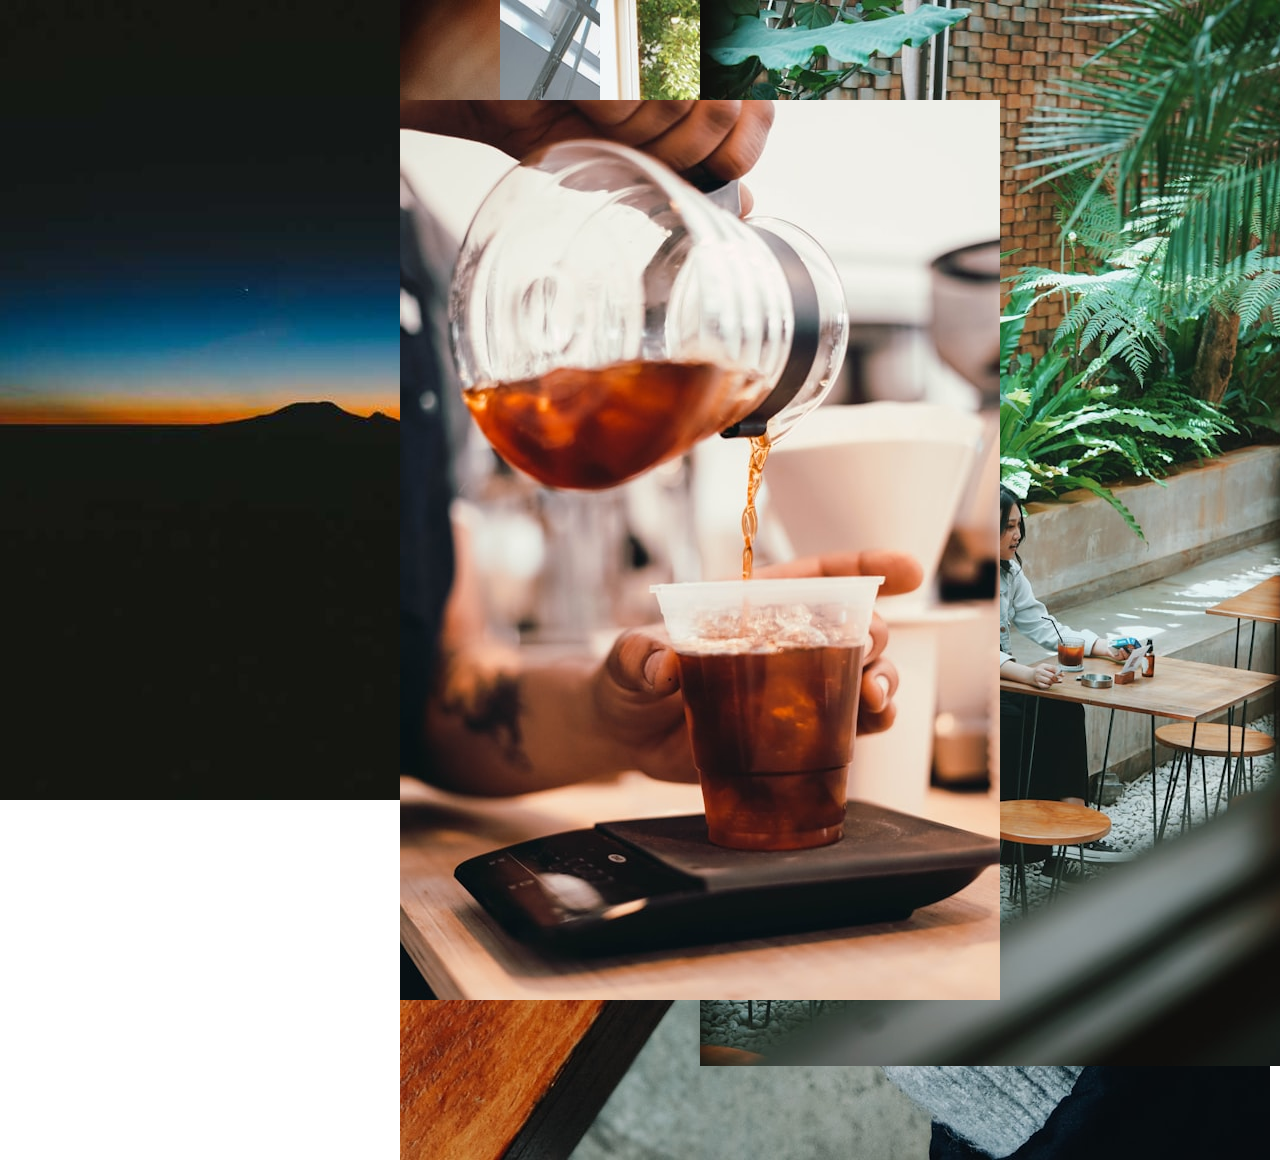
==== index.html @ d0f8e7c7 "added all image and start doing image grid" ====
<!DOCTYPE html>
<html lang="en">
<head>
    <meta charset="UTF-8">
    <meta name="viewport" content="width=device-width, initial-scale=1.0">
    <title>image grid</title>
    <link rel="stylesheet" href="style.css">
</head>
<body>
    <div class="container">
        <img class="contentImgOne" src="sunset.jpg" alt="">
        <img class="contentImgTwo" src="coffee.jpeg" alt="">
        <img class="contentImgThree" src="cafe.jpeg" alt="">
        <img  class="contentImgFour" src="window.jpeg" alt="">
        <img class="contentImgFive" src="chair.jpeg" alt="">
        <img class="contentImgSix" src="tea.jpeg" alt="">
    </div>
</body>
</html>
---- style.css ----
*{
    margin: 0;
    padding: 0;
    box-sizing: content-box;
}
.container{
    display: grid;
    grid-template-rows: 100px 100px 100px 100px 100px 100px 100px 100px;
    grid-template-columns: 100px 100px 100px 100px 100px 100px 100px 100px;
}
.contentImgOne{
    grid-row: 1/3;
    grid-column: 1/5;
}
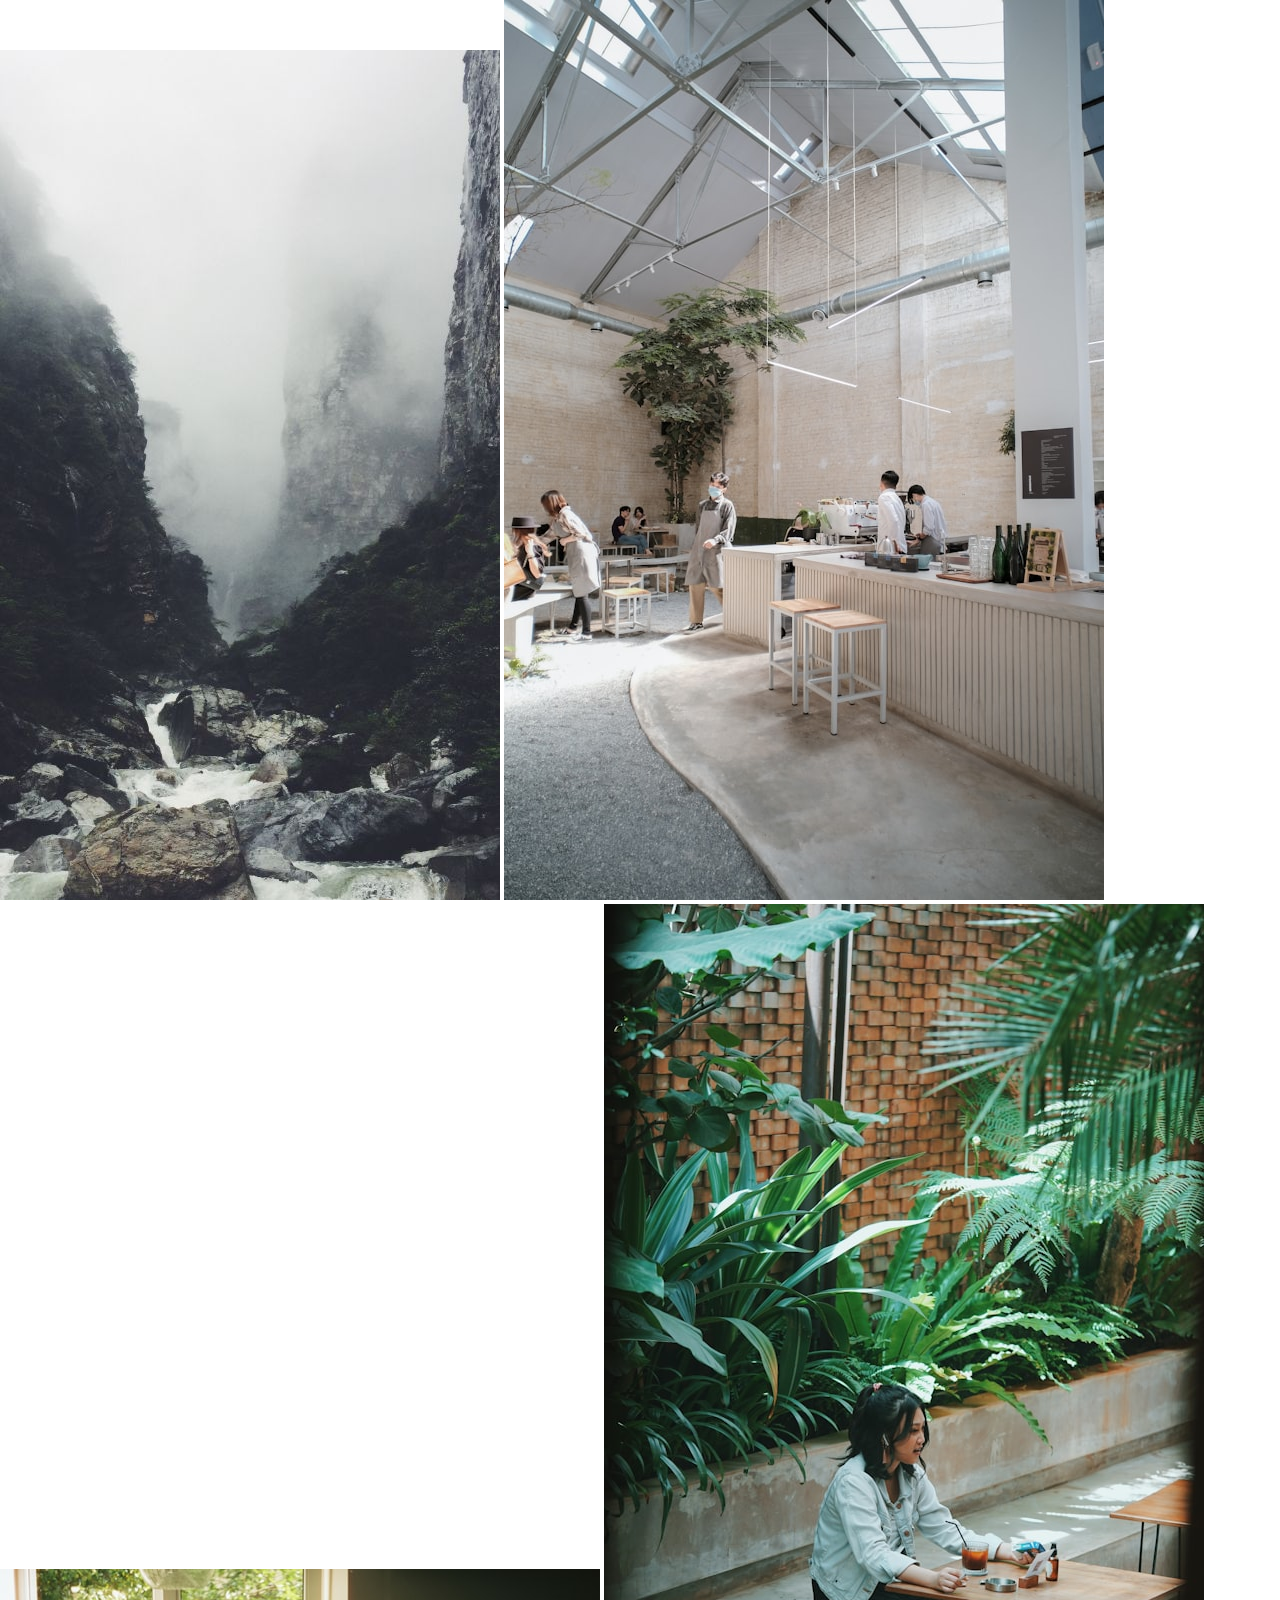
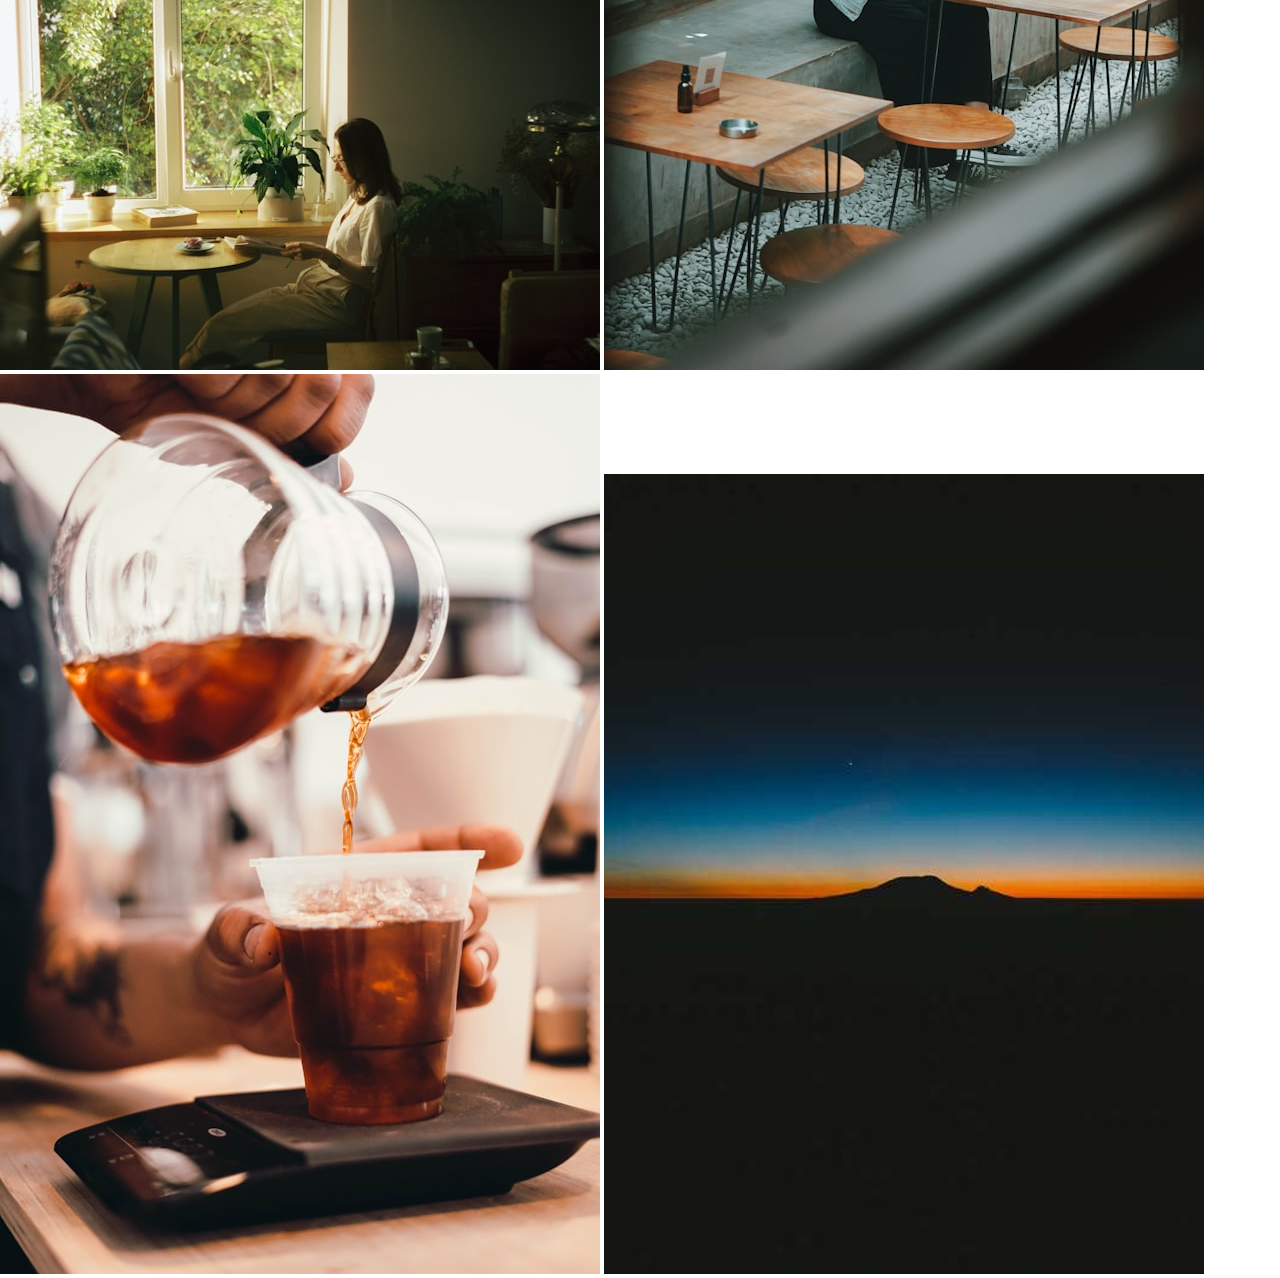
==== commit 7bb099c8: "added new image and completed responsive in mobile devices" ====
--- a/index.html
+++ b/index.html
@@ -8,12 +8,12 @@
 </head>
 <body>
     <div class="container">
-        <img class="contentImgOne" src="sunset.jpg" alt="">
-        <img class="contentImgTwo" src="coffee.jpeg" alt="">
-        <img class="contentImgThree" src="cafe.jpeg" alt="">
-        <img  class="contentImgFour" src="window.jpeg" alt="">
-        <img class="contentImgFive" src="chair.jpeg" alt="">
-        <img class="contentImgSix" src="tea.jpeg" alt="">
+        <img src="rocks.jpg" alt="">
+        <img class="imgTwo" src="cafe.jpeg" alt="">
+        <img class="imgTwo" src="window.jpeg" alt="">
+        <img src="chair.jpeg" alt="">
+        <img src="tea.jpeg" alt="">
+        <img class="imgTwo" src="sunset.jpg" alt="">
     </div>
 </body>
 </html>
--- a/style.css
+++ b/style.css
@@ -1,14 +1,19 @@
 *{
     margin: 0;
     padding: 0;
-    box-sizing: content-box;
+    box-sizing: border-box;
 }
-.container{
-    display: grid;
-    grid-template-rows: 100px 100px 100px 100px 100px 100px 100px 100px;
-    grid-template-columns: 100px 100px 100px 100px 100px 100px 100px 100px;
-}
-.contentImgOne{
-    grid-row: 1/3;
-    grid-column: 1/5;
-}+
+@media screen and (max-width:767px) {
+    .container img{
+      margin-top: 6px;
+      width: 100%;
+    }  
+    .container{
+     padding: 10px;
+    }
+    .imgTwo{
+        height: 12em;
+        object-fit: cover;
+    }
+}    
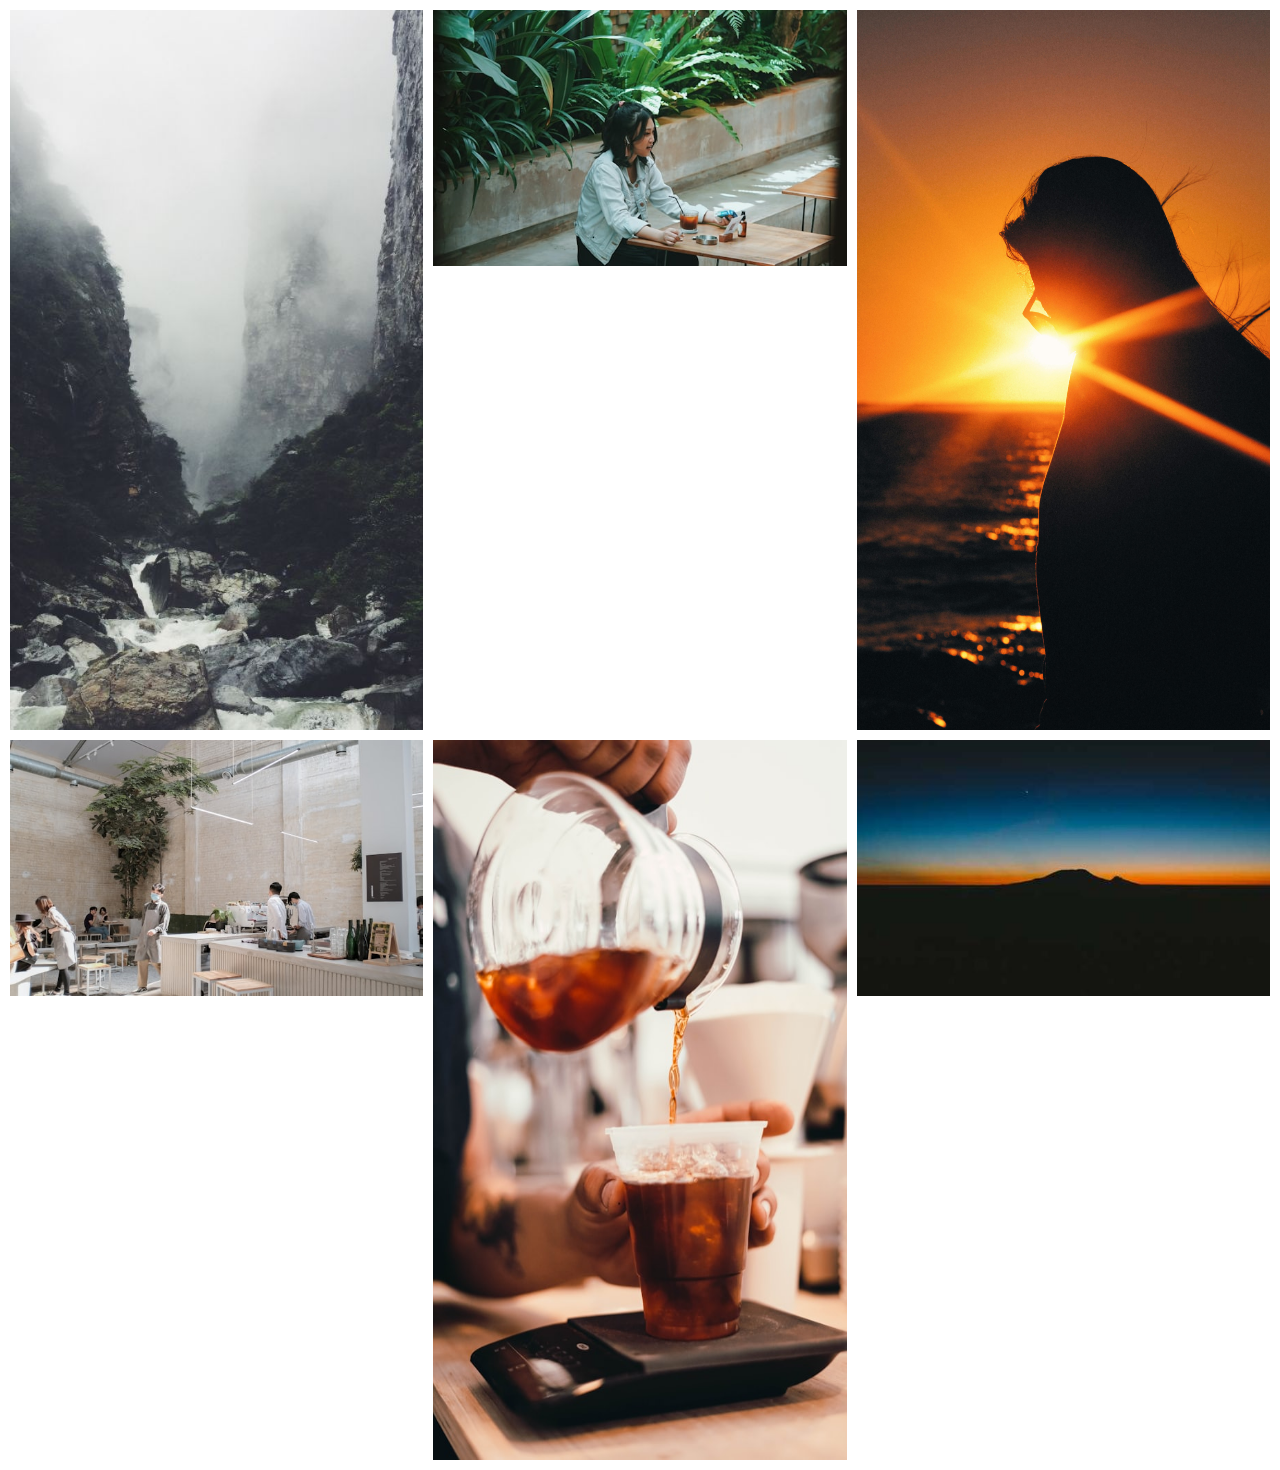
==== commit a3d804a0: "applied grid in mobile responsive and try destop responsive too" ====
--- a/index.html
+++ b/index.html
@@ -8,11 +8,11 @@
 </head>
 <body>
     <div class="container">
-        <img src="rocks.jpg" alt="">
+        <img class="imgOne" src="rocks.jpg" alt="">
+        <img class="imgTwo" src="chair.jpeg" alt="">
+        <img class="imgOne" src="girl.jpg" alt="">
         <img class="imgTwo" src="cafe.jpeg" alt="">
-        <img class="imgTwo" src="window.jpeg" alt="">
-        <img src="chair.jpeg" alt="">
-        <img src="tea.jpeg" alt="">
+        <img class="imgOne" src="tea.jpeg" alt="">
         <img class="imgTwo" src="sunset.jpg" alt="">
     </div>
 </body>
--- a/style.css
+++ b/style.css
@@ -3,17 +3,35 @@
     padding: 0;
     box-sizing: border-box;
 }
-
-@media screen and (max-width:767px) {
-    .container img{
-      margin-top: 6px;
-      width: 100%;
-    }  
-    .container{
-     padding: 10px;
+  .container {
+    display: grid;
+    gap: 10px;
+    padding: 10px;
     }
-    .imgTwo{
+    @media screen and (max-width: 767px) {
+    .container {
+     grid-template-columns: 1fr;
+        }  
+        .imgOne {
+        width: 100%;
+        display: block;
+    }
+    .imgTwo {
         height: 12em;
         object-fit: cover;
     }
-}    +}   
+      @media screen and (min-width: 1024px) {
+        .container {
+          grid-template-columns: repeat(3, 1fr);
+        }
+        .imgOne {
+          width: 100%;
+          height: 80vh;
+        }
+        .imgTwo {
+          height: 16em;
+          object-fit: cover;
+          width: 100%;
+        }
+      }
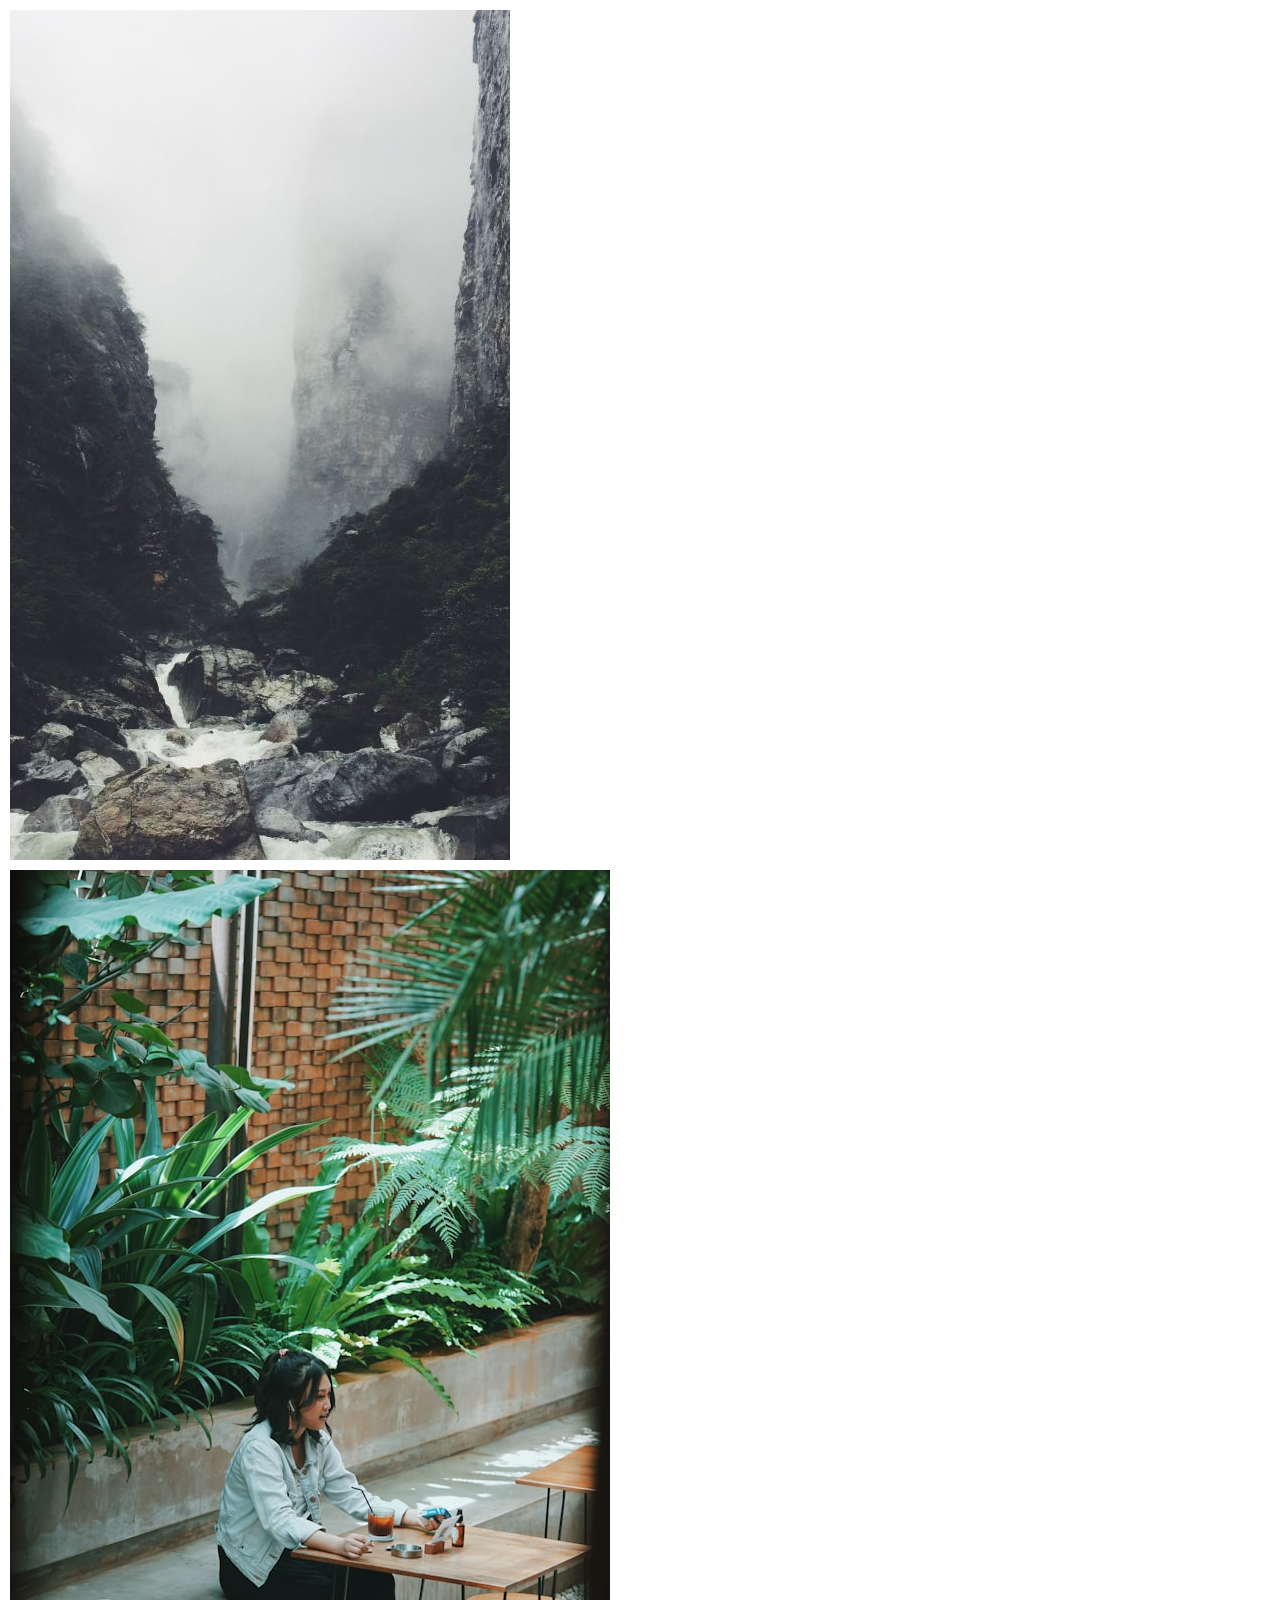
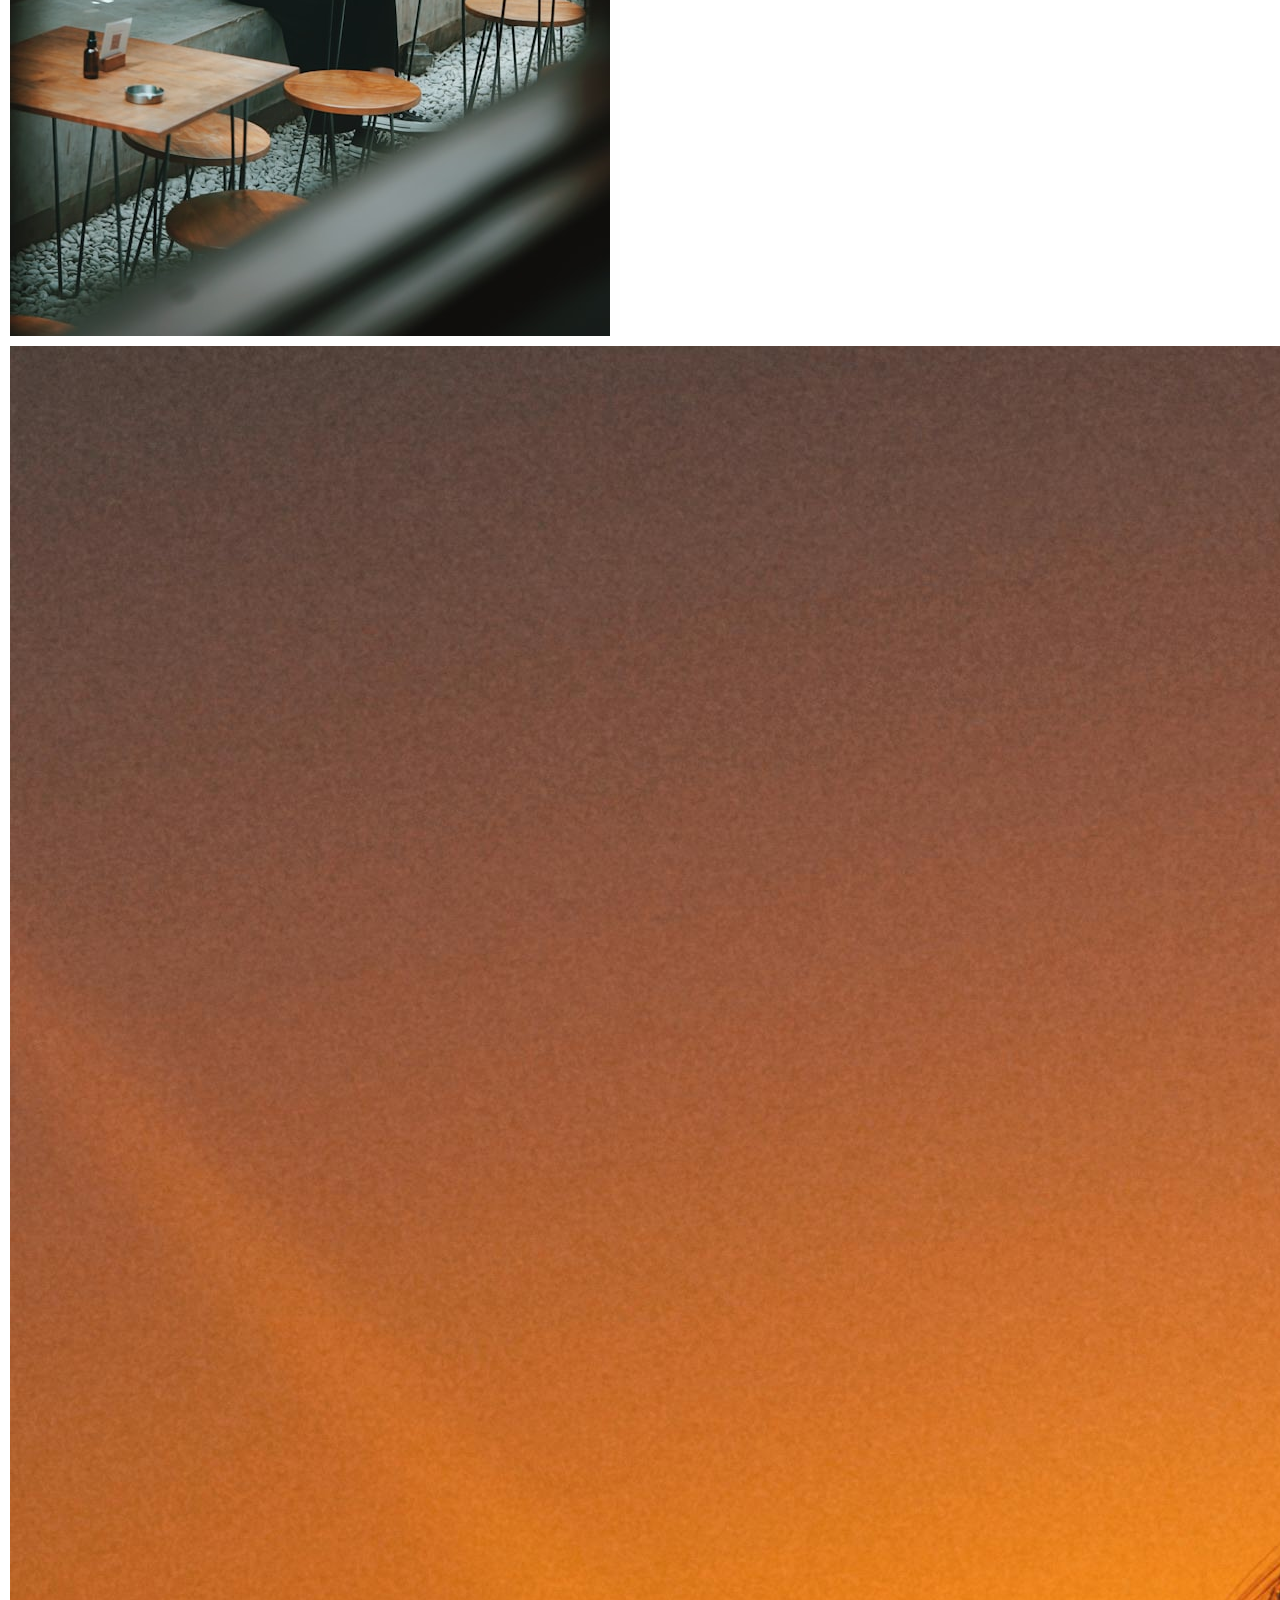
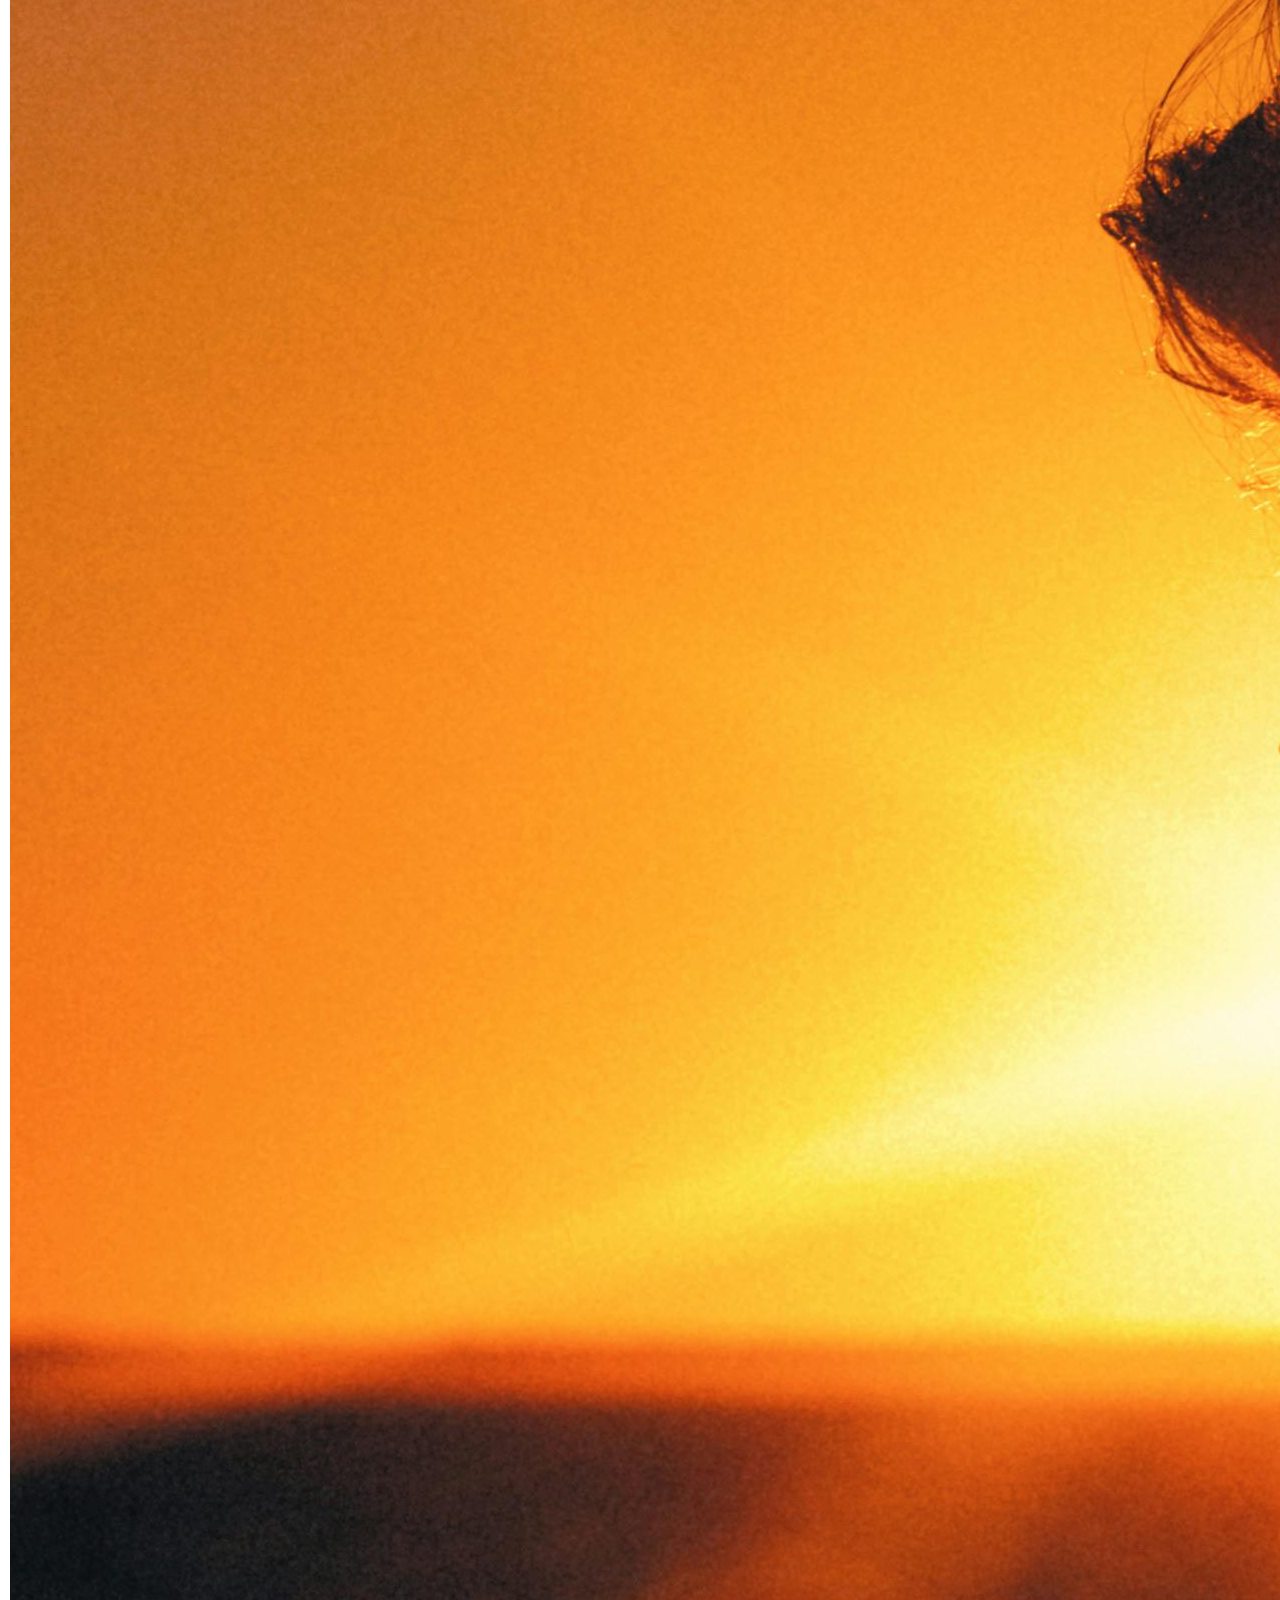
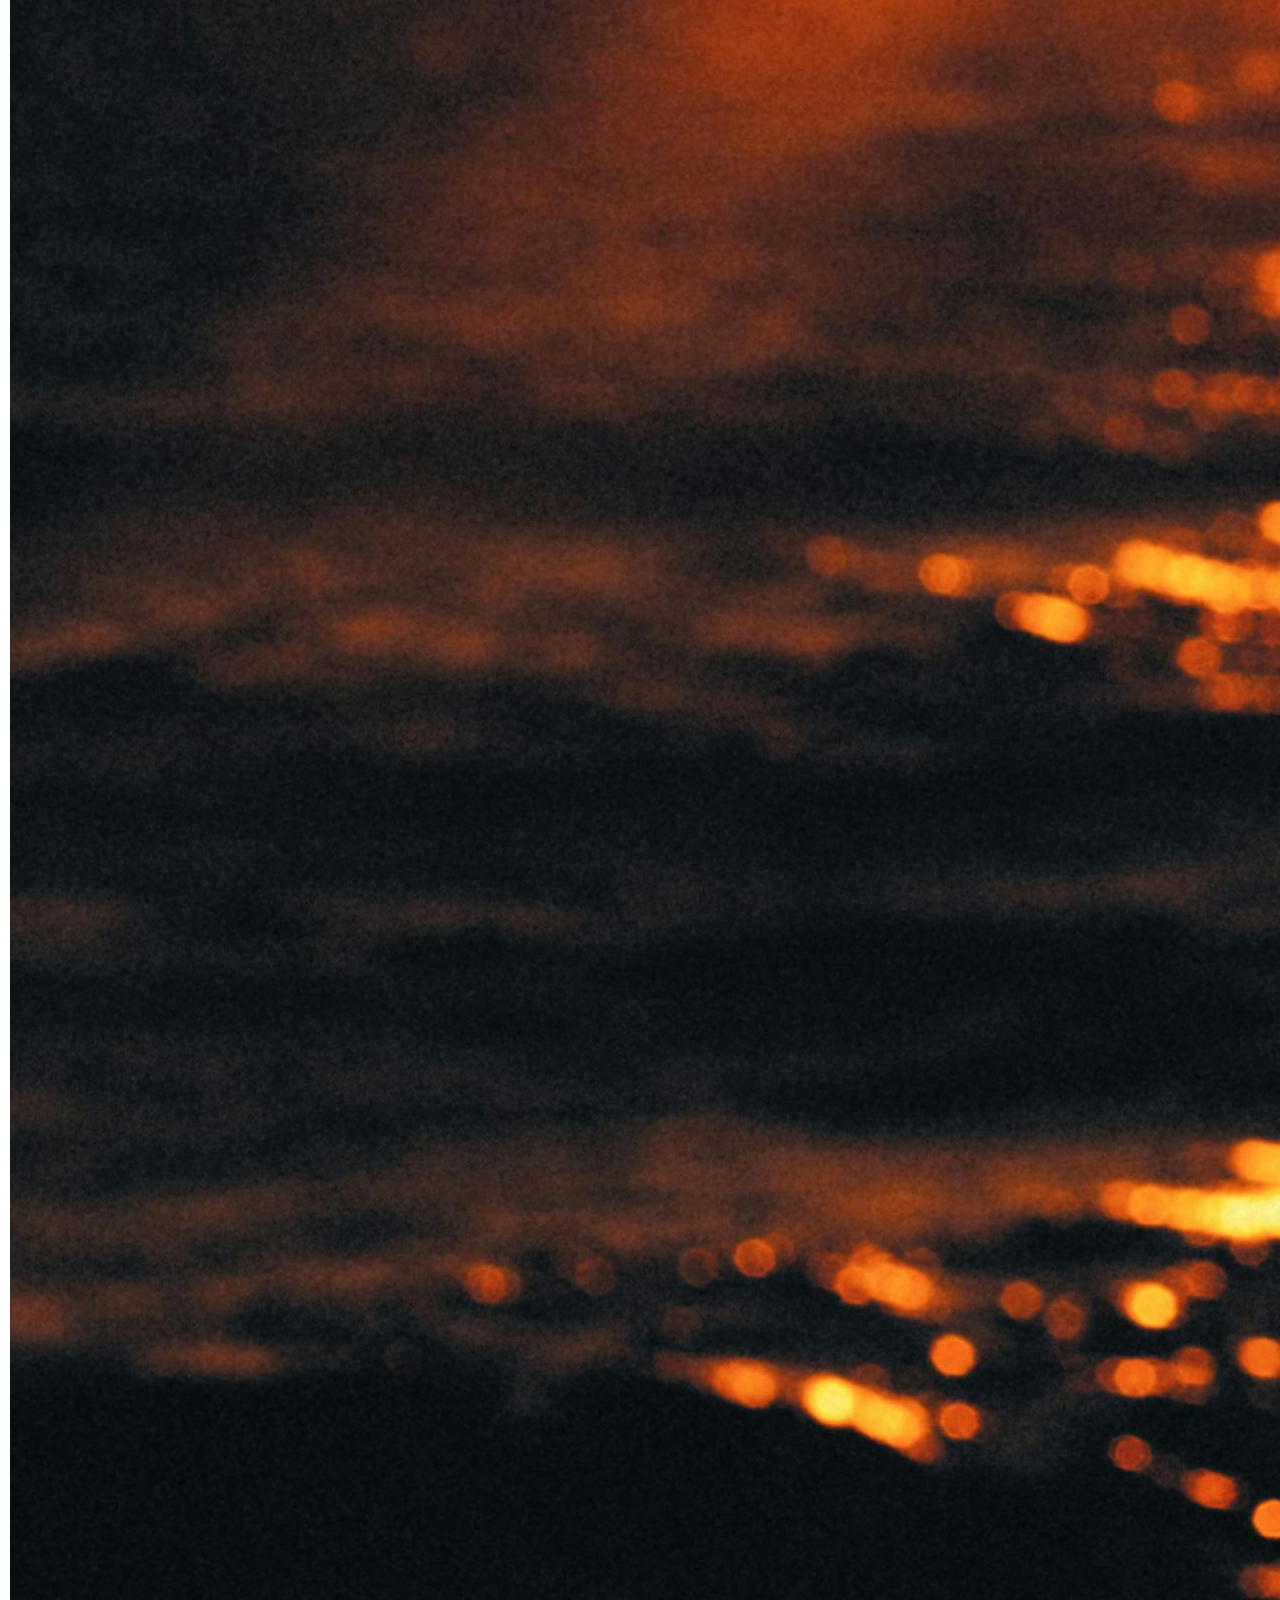
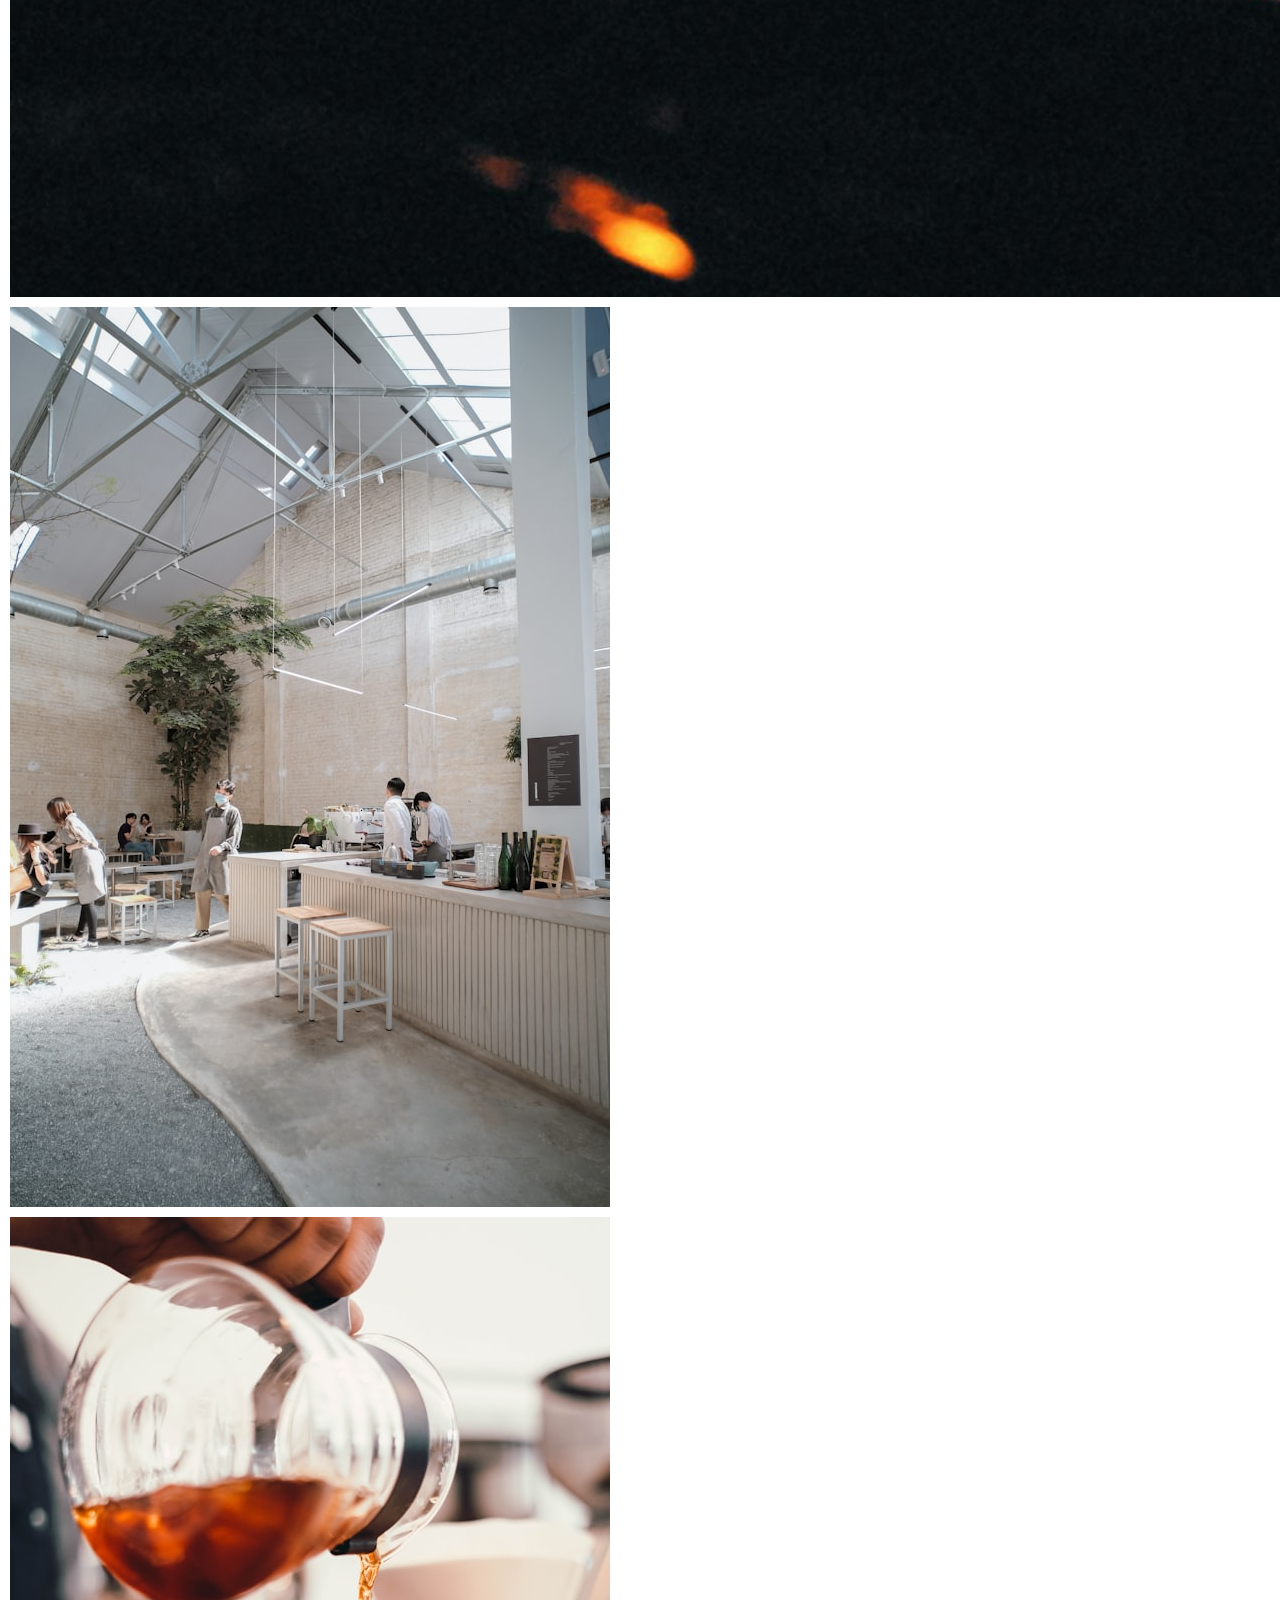
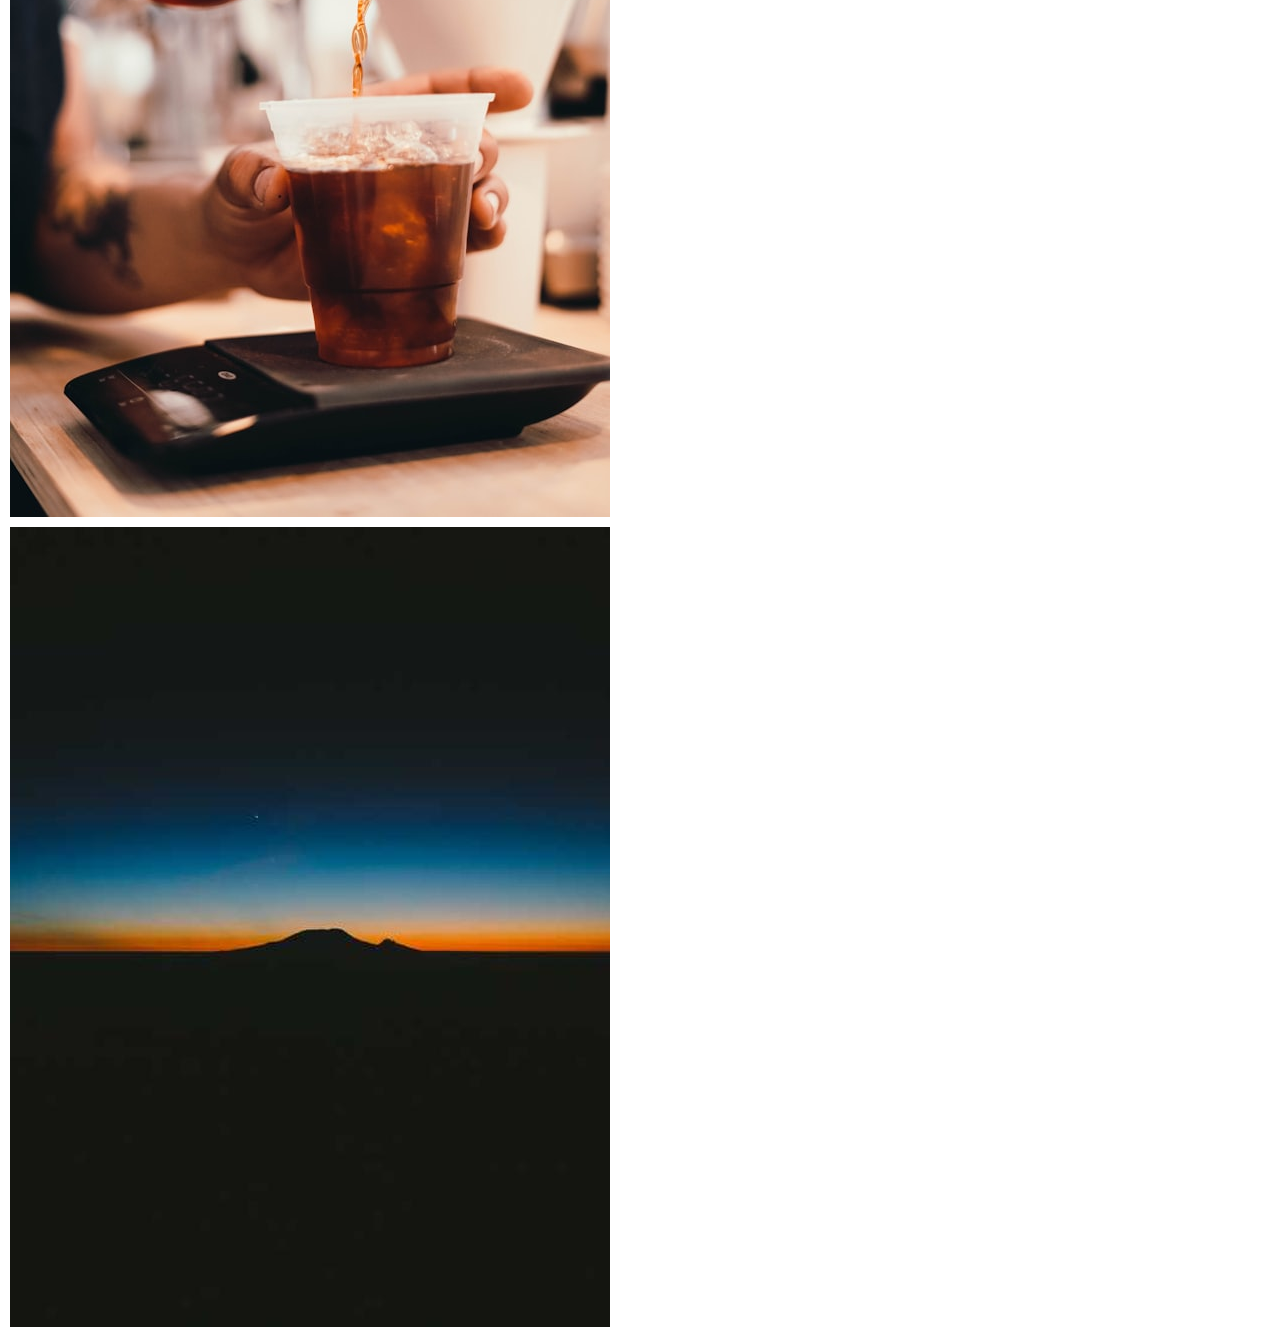
==== commit f5bad398: "added classes name" ====
--- a/index.html
+++ b/index.html
@@ -8,12 +8,12 @@
 </head>
 <body>
     <div class="container">
-        <img class="imgOne" src="rocks.jpg" alt="">
-        <img class="imgTwo" src="chair.jpeg" alt="">
-        <img class="imgOne" src="girl.jpg" alt="">
-        <img class="imgTwo" src="cafe.jpeg" alt="">
-        <img class="imgOne" src="tea.jpeg" alt="">
-        <img class="imgTwo" src="sunset.jpg" alt="">
+        <img class="item-1" src="rocks.jpg" alt="">
+        <img class="item-2" src="chair.jpeg" alt="">
+        <img class="item-3" src="girl.jpg" alt="">
+        <img class="item-4" src="cafe.jpeg" alt="">
+        <img class="item-5" src="tea.jpeg" alt="">
+        <img class="item-6" src="sunset.jpg" alt="">
     </div>
 </body>
 </html>
--- a/style.css
+++ b/style.css
@@ -8,30 +8,36 @@
     gap: 10px;
     padding: 10px;
     }
+  .imgOne{
+    width: 100%;
+    object-fit: cover;
+  }
+  .imgTwo{
+    object-fit: cover;
+    width: 100%;
+  }
+
     @media screen and (max-width: 767px) {
     .container {
-     grid-template-columns: 1fr;
+      grid-template-columns: repeat(6, 1fr);
+      grid-template-rows: repeat(6, 400px);
         }  
-        .imgOne {
-        width: 100%;
-        display: block;
-    }
     .imgTwo {
         height: 12em;
-        object-fit: cover;
     }
 }   
-      @media screen and (min-width: 1024px) {
+@media screen and (min-width:768px) and (max-width:1023px){
         .container {
-          grid-template-columns: repeat(3, 1fr);
+          grid-template-columns: repeat(6, 1fr);
+          grid-template-rows: repeat(6, 400px);
         }
         .imgOne {
-          width: 100%;
-          height: 80vh;
+          height: 48.5vh;
         }
         .imgTwo {
           height: 16em;
-          object-fit: cover;
-          width: 100%;
         }
-      }
+        .item5{
+          grid-template-columns: -1/-2;
+        }
+      }
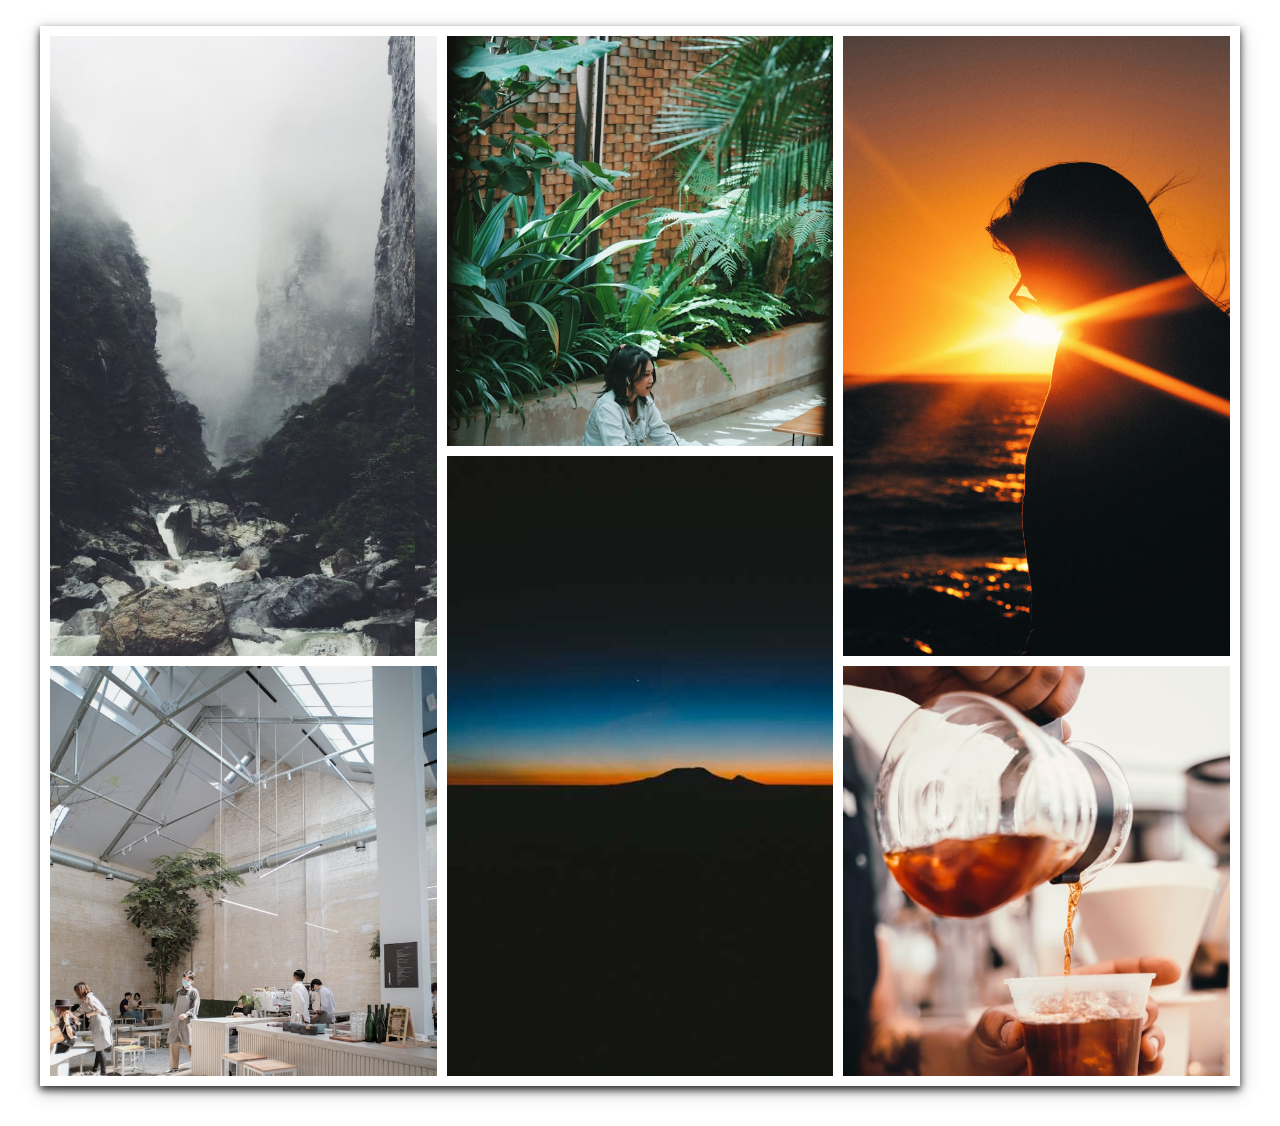
==== commit a2a6b7af: "Responsiveness has been completed for all devices." ====
--- a/index.html
+++ b/index.html
@@ -8,12 +8,14 @@
 </head>
 <body>
     <div class="container">
-        <img class="item-1" src="rocks.jpg" alt="">
-        <img class="item-2" src="chair.jpeg" alt="">
-        <img class="item-3" src="girl.jpg" alt="">
-        <img class="item-4" src="cafe.jpeg" alt="">
-        <img class="item-5" src="tea.jpeg" alt="">
-        <img class="item-6" src="sunset.jpg" alt="">
+        <div class="parent">
+            <div class="item-1"></div>
+            <div class="item-2"></div>
+            <div class="item-3"></div>
+            <div class="item-4"></div>
+            <div class="item-5"></div>
+            <div class="item-6"></div>
+        </div>
     </div>
 </body>
 </html>
--- a/style.css
+++ b/style.css
@@ -1,43 +1,128 @@
 *{
-    margin: 0;
-    padding: 0;
-    box-sizing: border-box;
+  margin: 0;
+  padding: 0;
+  box-sizing: content-box;
 }
-  .container {
-    display: grid;
-    gap: 10px;
-    padding: 10px;
-    }
-  .imgOne{
-    width: 100%;
-    object-fit: cover;
+.parent{
+  display: grid;
+  gap: 10px;
+}
+.item-1 {
+  background-image: url("rocks.jpg");
+  background-size: contain;
+}
+
+.item-2 {
+  background-image: url("chair.jpeg");
+  background-size: cover;
+}
+.item-3 {
+  background-image: url("girl.jpg");
+  background-size: cover;
+}
+.item-4 {
+  background-image: url("cafe.jpeg");
+  background-size: cover;
+}
+.item-5{
+  background-image: url("sunset.jpg");
+  background-size: cover;
+}
+.item-6{
+  background-image: url("tea.jpeg");
+  background-size: cover; 
+}
+@media screen and (max-width:767px) {    
+  .parent {
+      grid-template-columns: 1fr;
+      grid-template-rows:  29em 20em 29em 20em 29em 20em;
   }
-  .imgTwo{
-    object-fit: cover;
-    width: 100%;
+  .item-1 {
+      grid-row:1/2;
+      background-size: cover;
   }
 
-    @media screen and (max-width: 767px) {
-    .container {
-      grid-template-columns: repeat(6, 1fr);
-      grid-template-rows: repeat(6, 400px);
-        }  
-    .imgTwo {
-        height: 12em;
-    }
-}   
-@media screen and (min-width:768px) and (max-width:1023px){
-        .container {
-          grid-template-columns: repeat(6, 1fr);
-          grid-template-rows: repeat(6, 400px);
-        }
-        .imgOne {
-          height: 48.5vh;
-        }
-        .imgTwo {
-          height: 16em;
-        }
-        .item5{
-          grid-template-columns: -1/-2;
-        }
-      }+  .item-2 {
+      grid-row: 2/3;
+  }
+  .item-3 {
+      grid-row: 3/4;
+  }
+  .item-4 {
+      grid-row: 4/5;
+  }
+  .item-5{
+      grid-row: 5/6;
+  }
+  .item-6{
+      grid-row: 6/7;
+  }
+} 
+@media screen and (min-width:768px) and (max-width:1023px){    
+  
+  .parent {
+      grid-template-columns: repeat(2, 1fr);
+      grid-template-rows: repeat(7, 200px);
+      padding: 10px;
+  }
+  .item-1 {
+      grid-row-start: 1;
+      grid-row-end: 4;
+  }
+
+  .item-2 {
+      grid-row-end: span 2;
+      grid-column-start: 2;
+  }
+  .item-3 {
+      grid-row-end: span 3;
+      grid-column-start: 2;
+  }
+
+  .item-4 {
+      grid-row-start: 4;
+      grid-row-end: 6;
+  }
+  .item-5{
+      grid-row-start: 6;
+      grid-row-end: 9;
+  }
+  .item-6{
+      grid-row-end: span 3;
+      grid-column-start: -2;
+  }
+}    
+@media screen and (min-width:1024px) {    
+  .parent {
+      grid-template-columns: repeat(3, 1fr);
+      grid-template-rows: repeat(5, 200px);
+      box-shadow: 0 4px 8px 0 rgba(0, 0, 0, 0.8), 0 6px 20px 0 rgba(0, 0, 0, 0.19);
+      padding: 10px;
+      margin: 26px 40px 40px;
+  }
+  .item-1 {
+      grid-row-start: 1;
+      grid-row-end: 4;
+  }
+
+  .item-2 {
+      grid-row-end: span 2;
+      grid-column-start: 2;
+  }
+  .item-3 {
+      grid-row-end: span 3;
+      grid-column-start: 3;
+  }
+
+  .item-4 {
+      grid-row-start: 4;
+      grid-row-end: 6;
+  }
+  .item-5{
+    grid-row-start: span 3;
+    grid-row-end: span 6;
+  }
+  .item-6{
+      grid-row-end: span 2;
+  }
+}    
